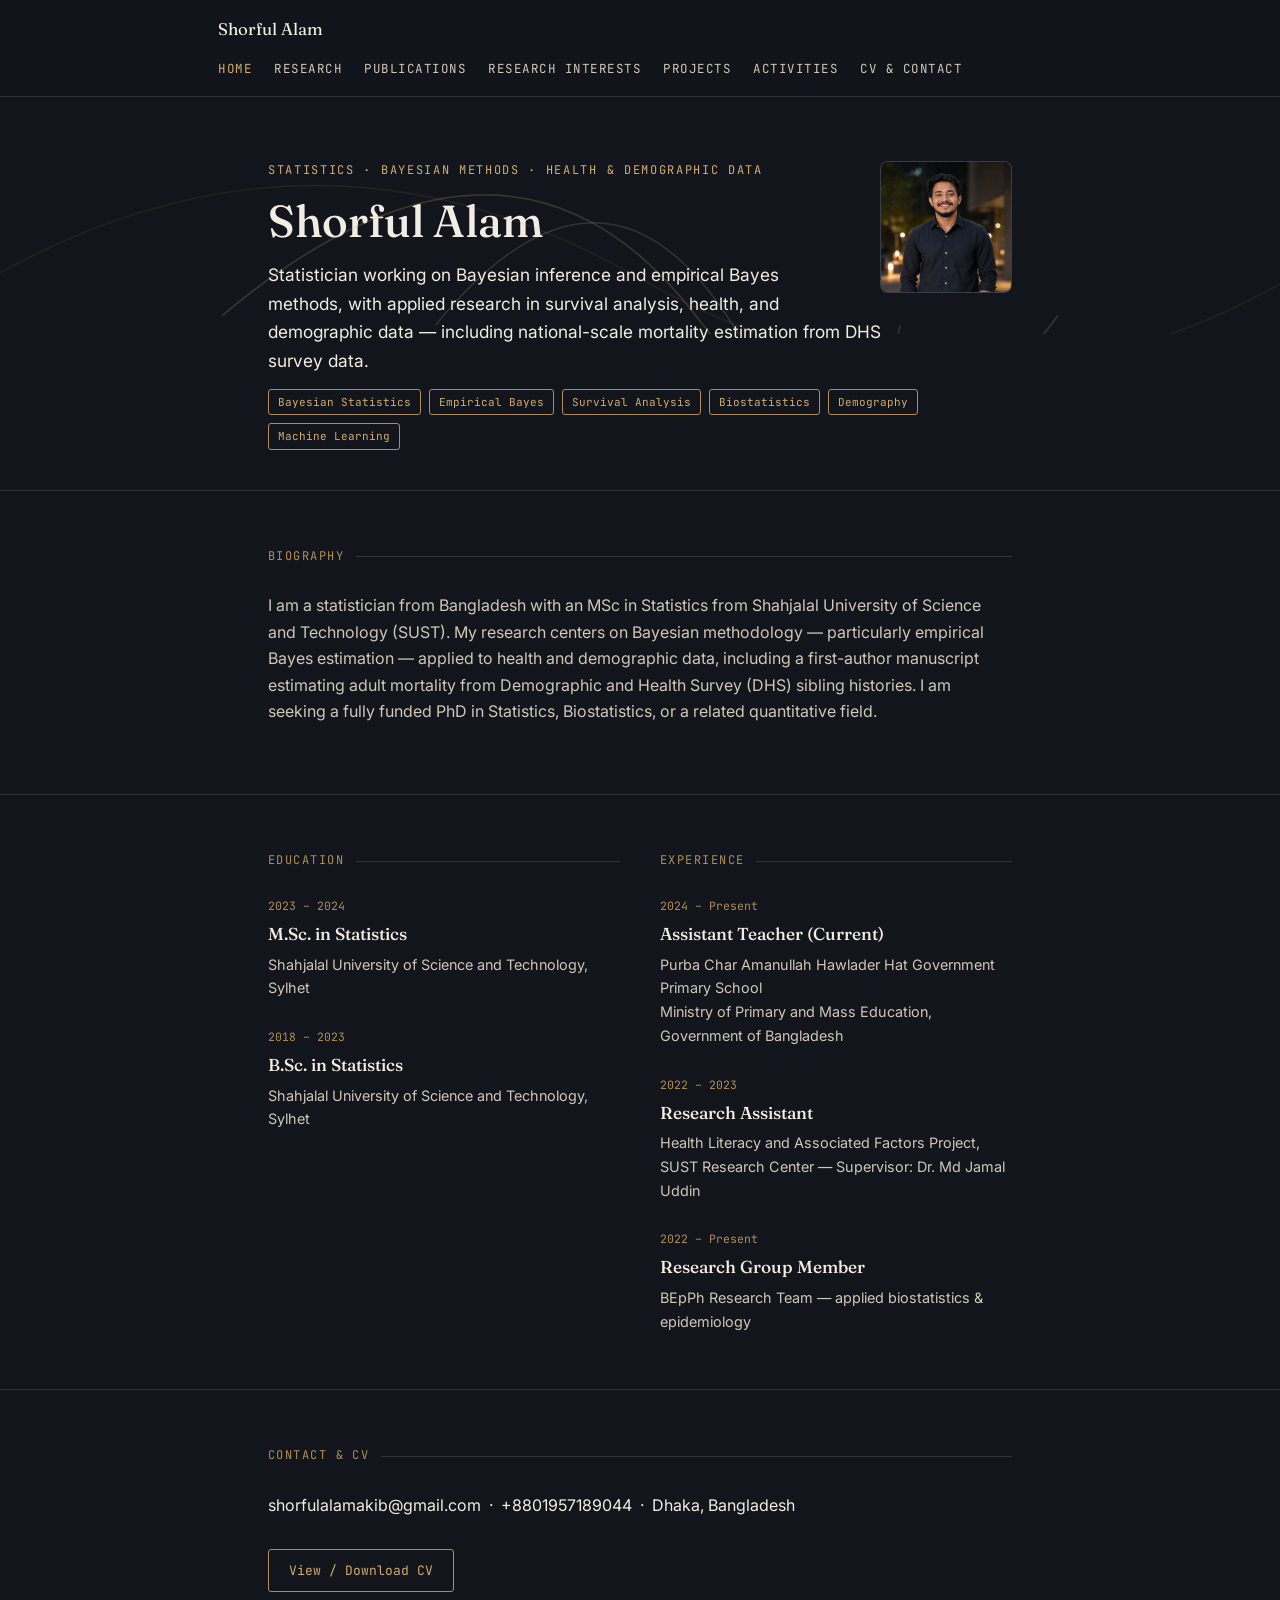
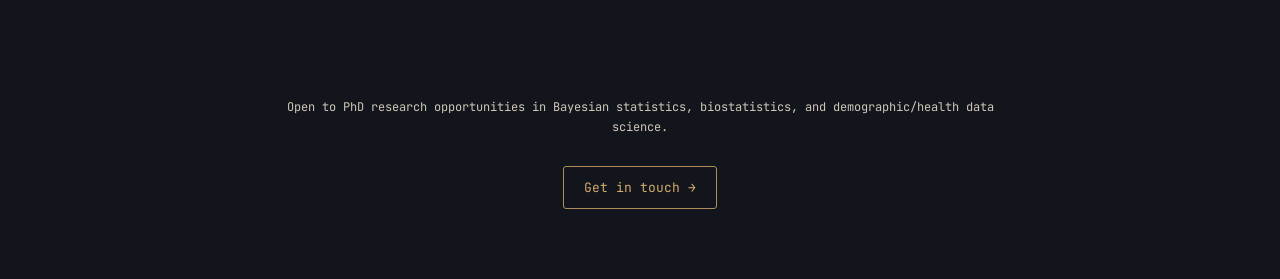
==== index.html @ adbbcbc4 "Update index.html" ====
<!DOCTYPE html>
<html lang="en">
<head>
<title>Home — Shorful Alam</title>
<meta charset="UTF-8">
<meta name="viewport" content="width=device-width, initial-scale=1.0">
<link rel="preconnect" href="https://fonts.googleapis.com">
<link href="https://fonts.googleapis.com/css2?family=Fraunces:opsz,wght@9..144,400;9..144,500;9..144,600&family=Inter:wght@400;500;600&family=JetBrains+Mono:wght@400;500&display=swap" rel="stylesheet">
<link rel="stylesheet" href="style.css">

</head>
<body>
<nav class="topnav">
  <div class="wrap">
    <span class="brand">Shorful Alam</span>
    <ul>
      <li><a href="index.html" class="active">Home</a></li>
      <li><a href="research.html">Research</a></li>
      <li><a href="publications.html">Publications</a></li>
      <li><a href="interests.html">Research Interests</a></li>
      <li><a href="projects.html">Projects</a></li>
      <li><a href="awards.html">Activities</a></li>
      <li><a href="contact.html">CV &amp; Contact</a></li>
    </ul>
  </div>
</nav>


<header class="page-hero">
  <div class="curve-field" aria-hidden="true">
        <svg viewBox="0 0 1400 320"
             xmlns="http://www.w3.org/2000/svg">

            <!-- wide flat prior -->
            <path d="M 0 260 Q 350 60 700 260 T 1400 260"
                  fill="none"
                  stroke="#b08d57"
                  stroke-opacity="0.28"
                  stroke-width="1.5"/>

            <!-- narrower posterior -->
            <path d="M 250 300 Q 560 40 760 300 T 1150 300"
                  fill="none"
                  stroke="#d4ab6e"
                  stroke-opacity="0.5"
                  stroke-width="1.8"/>

            <!-- sharpest posterior -->
            <path d="M 480 310 Q 660 90 800 310 T 980 310"
                  fill="none"
                  stroke="#f2ede4"
                  stroke-opacity="0.35"
                  stroke-width="1.6"/>

        </svg>
    </div>
  <div class="wrap">
    <div class="avatar" style="padding:0; overflow:hidden;"><img src="assets/Portfolio_Image.png" alt="Shorful Alam" style="width:100%; height:100%; object-fit:cover;"></div>
    <span class="eyebrow">Statistics &middot; Bayesian Methods &middot; Health &amp; Demographic Data</span>
    <h1>Shorful Alam</h1>
    <p class="lede plain">Statistician working on Bayesian inference and empirical Bayes methods, with applied research in survival analysis, health, and demographic data — including national-scale mortality estimation from DHS survey data.</p>
    <div class="tag-row">
      <span class="tag">Bayesian Statistics</span>
      <span class="tag">Empirical Bayes</span>
      <span class="tag">Survival Analysis</span>
      <span class="tag">Biostatistics</span>
      <span class="tag">Demography</span>
      <span class="tag">Machine Learning</span>
    </div>
  </div>
</header>

<section>
  <div class="wrap">
    <div class="section-label">Biography</div>
    <p>I am a statistician from Bangladesh with an MSc in Statistics from Shahjalal University of Science and Technology (SUST). My research centers on Bayesian methodology — particularly empirical Bayes estimation — applied to health and demographic data, including a first-author manuscript estimating adult mortality from Demographic and Health Survey (DHS) sibling histories. I am seeking a fully funded PhD in Statistics, Biostatistics, or a related quantitative field.</p>
  </div>
</section>

<section>
  <div class="wrap grid-2">
    <div>
      <div class="section-label">Education</div>
      <div class="entry">
        <div class="when">2023 &ndash; 2024</div>
        <h3>M.Sc. in Statistics</h3>
        <div class="where">Shahjalal University of Science and Technology, Sylhet</div>
      </div>
      <div class="entry">
        <div class="when">2018 &ndash; 2023</div>
        <h3>B.Sc. in Statistics</h3>
        <div class="where">Shahjalal University of Science and Technology, Sylhet</div>
      </div>
    </div>
    <div>
      <div class="section-label">Experience</div>
      <div class="entry">
        <div class="when">2024 &ndash; Present</div>
        <h3>Assistant Teacher (Current)</h3>
        <div class="where">Purba Char Amanullah Hawlader Hat Government Primary School</div>
        <div class="where"> Ministry of Primary and Mass Education, Government of Bangladesh </div>
      </div>
      <div class="entry">
        <div class="when">2022 &ndash; 2023</div>
        <h3>Research Assistant</h3>
        <div class="where">Health Literacy and Associated Factors Project, SUST Research Center &mdash; Supervisor: Dr. Md Jamal Uddin</div>
      </div>
      <div class="entry">
        <div class="when">2022 &ndash; Present</div>
        <h3>Research Group Member</h3>
        <div class="where">BEpPh Research Team &mdash; applied biostatistics &amp; epidemiology</div>
      </div>
    </div>
  </div>
</section>

<section>
  <div class="wrap">
    <div class="section-label">Contact &amp; CV</div>
    <p class="plain">shorfulalamakib@gmail.com &nbsp;&middot;&nbsp; +8801957189044 &nbsp;&middot;&nbsp; Dhaka, Bangladesh</p>
    <a class="btn" href="contact.html" style="margin-top:16px; display:inline-block;">View / Download CV</a>
  </div>
</section>

<footer>
  <div class="wrap">
    <p class="line">Open to PhD research opportunities in Bayesian statistics, biostatistics, and demographic/health data science.</p>
    <a class="btn" href="mailto:shorfulalamakib@gmail.com" style="margin-top:14px; display:inline-block;">Get in touch &rarr;</a>
  </div>
</footer>

</body>
</html>
---- style.css ----
:root {
  --ink: #12161c;
  --ink-soft: #1b212b;
  --parchment: #f2ede4;
  --parchment-dim: #cfc7b8;
  --brass: #b08d57;
  --brass-bright: #d4ab6e;
  --line: rgba(242,237,228,0.14);
  --serif: 'Fraunces', serif;
  --sans: 'Inter', sans-serif;
  --mono: 'JetBrains Mono', monospace;
}
* { box-sizing: border-box; margin: 0; padding: 0; }
body {
  background: var(--ink);
  color: var(--parchment);
  font-family: var(--sans);
  line-height: 1.65;
  -webkit-font-smoothing: antialiased;
}
a { color: var(--brass-bright); text-decoration: none; }
a:hover { text-decoration: underline; }
a:focus-visible, button:focus-visible { outline: 2px solid var(--brass-bright); outline-offset: 3px; }
.wrap { max-width: 800px; margin: 0 auto; padding: 0 28px; }

/* Nav */
nav.topnav {
  border-bottom: 1px solid var(--line);
  position: sticky; top: 0; background: rgba(18,22,28,0.92);
  backdrop-filter: blur(6px); z-index: 10;
}
nav.topnav .wrap { max-width: 900px; display: flex; align-items: center; justify-content: space-between; padding: 16px 28px; flex-wrap: wrap; gap: 10px; }
nav.topnav .brand { font-family: var(--serif); font-size: 1.05rem; color: var(--parchment); }
nav.topnav ul { list-style: none; display: flex; gap: 22px; flex-wrap: wrap; }
nav.topnav a { font-family: var(--mono); font-size: 12.5px; letter-spacing: 0.04em; text-transform: uppercase; color: var(--parchment-dim); }
nav.topnav a:hover, nav.topnav a.active { color: var(--brass-bright); text-decoration: none; }

/* Page header */
.page-hero {
    position: relative;
    overflow: hidden;
    padding: 64px 0 40px;
    border-bottom: 1px solid var(--line);
}
/* Signature curve backdrop */
.curve-field{
    position:absolute;
    inset:0;
    overflow:hidden;
    pointer-events:none;
}

.curve-field svg{
    position:absolute;
    top:-60px;
    left:50%;
    transform:translateX(-50%);
    width:1300px;
    max-width:none;
    opacity:.40;
}
.eyebrow { font-family: var(--mono); font-size: 12px; letter-spacing: 0.14em; text-transform: uppercase; color: var(--brass-bright); margin-bottom: 16px; display: block; }
h1 { font-family: var(--serif); font-weight: 500; font-size: clamp(2rem, 5vw, 2.8rem); line-height: 1.08; }
.lede { margin-top: 16px; font-size: 1.08rem; color: var(--parchment-dim); max-width: 60ch; }

section { padding: 56px 0; border-bottom: 1px solid var(--line); }
section:last-of-type { border-bottom: none; }
.section-label { font-family: var(--mono); font-size: 12px; letter-spacing: 0.12em; text-transform: uppercase; color: var(--brass); margin-bottom: 26px; display: flex; align-items: center; gap: 12px; }
.section-label::after { content: ''; flex: 1; height: 1px; background: var(--line); }
h2.title { font-family: var(--serif); font-size: 1.4rem; font-weight: 500; margin-bottom: 8px; }
p { margin-bottom: 14px; color: var(--parchment-dim); }
p.plain { color: var(--parchment); }

/* Cards / entries */
.entry { margin-bottom: 28px; }
.entry:last-child { margin-bottom: 0; }
.entry .when { font-family: var(--mono); font-size: 11.5px; color: var(--brass); margin-bottom: 4px; }
.entry h3 { font-family: var(--serif); font-size: 1.08rem; font-weight: 500; color: var(--parchment); margin-bottom: 4px;}
.entry .where { font-size: 0.9rem; color: var(--parchment-dim); }

.pub { padding: 22px 0; border-top: 1px solid var(--line); display: grid; grid-template-columns: 40px 1fr; gap: 18px; }
.pub:first-of-type { border-top: none; }
.pub-tag { font-family: var(--mono); font-size: 11px; color: var(--brass); padding-top: 4px; }
.pub h3 { font-family: var(--serif); font-weight: 500; font-size: 1.05rem; color: var(--parchment); margin-bottom: 6px; }
.pub .meta { font-size: 0.87rem; color: var(--parchment-dim); }
.status { display: inline-block; font-family: var(--mono); font-size: 10.5px; letter-spacing: 0.06em; text-transform: uppercase; color: var(--ink); background: var(--brass-bright); padding: 2px 8px; border-radius: 2px; margin-top: 8px; }
.status.outline { background: transparent; color: var(--brass-bright); border: 1px solid var(--brass); }

.grid-2 { display: grid; grid-template-columns: 1fr 1fr; gap: 40px; }
@media (max-width: 640px) { .grid-2 { grid-template-columns: 1fr; } }

.tag-row { display: flex; flex-wrap: wrap; gap: 8px; margin-top: 10px; }
.tag { font-family: var(--mono); font-size: 11px; color: var(--brass-bright); border: 1px solid var(--brass); padding: 3px 9px; border-radius: 3px; }

.btn { display: inline-block; font-family: var(--mono); font-size: 13px; color: var(--brass-bright); border: 1px solid var(--brass); padding: 10px 20px; border-radius: 3px; }
.btn:hover { background: var(--brass); color: var(--ink); text-decoration: none; }

.avatar {
  width: 132px;
  height: 132px;
  float: right;
  margin-left: 26px;
  border-radius: 8px;
  overflow: hidden;
  border: 1px solid var(--line);
  background: var(--ink-soft);
}

.avatar img {
  width: 100%;
  height: 100%;
  object-fit: cover;
  display: block;
}
footer { padding: 50px 0 70px; text-align: center; }
footer .line { font-family: var(--mono); font-size: 12px; color: var(--parchment-dim); }

@media (prefers-reduced-motion: reduce) { * { animation: none !important; transition: none !important; } }
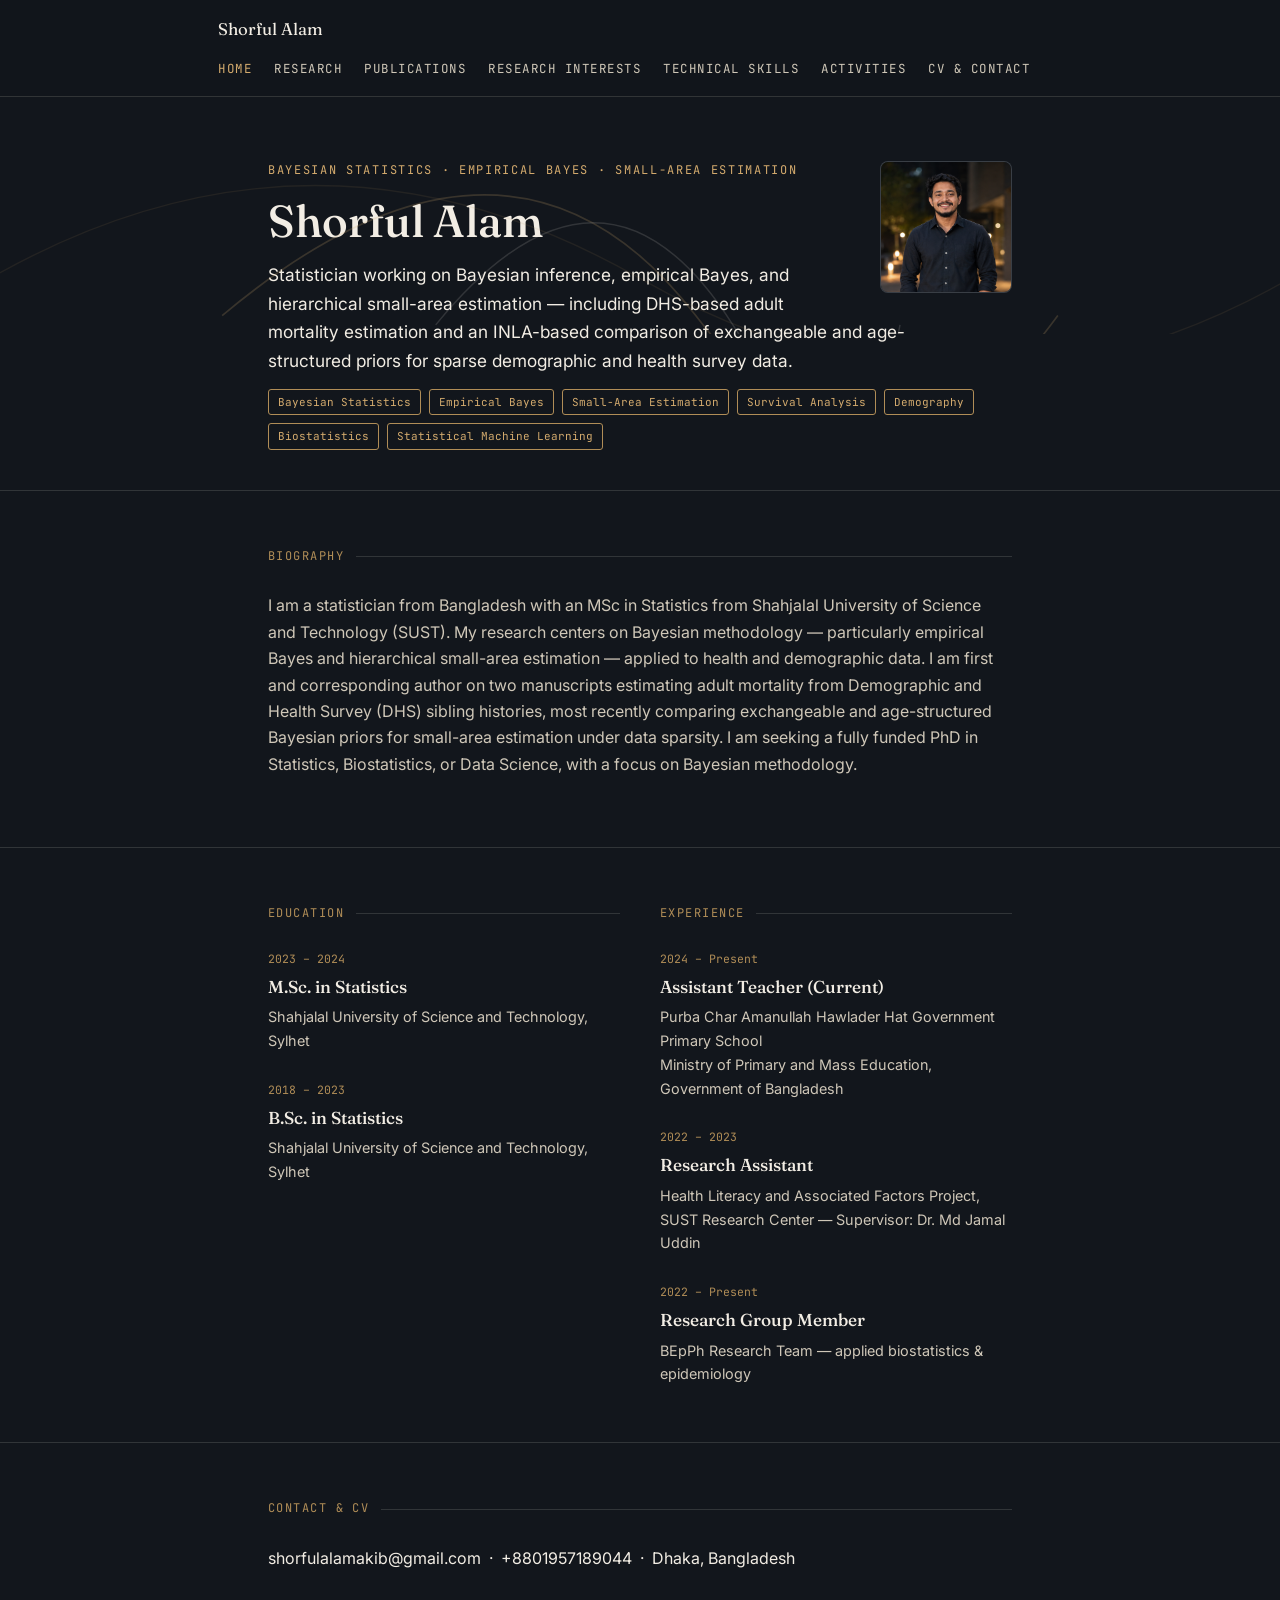
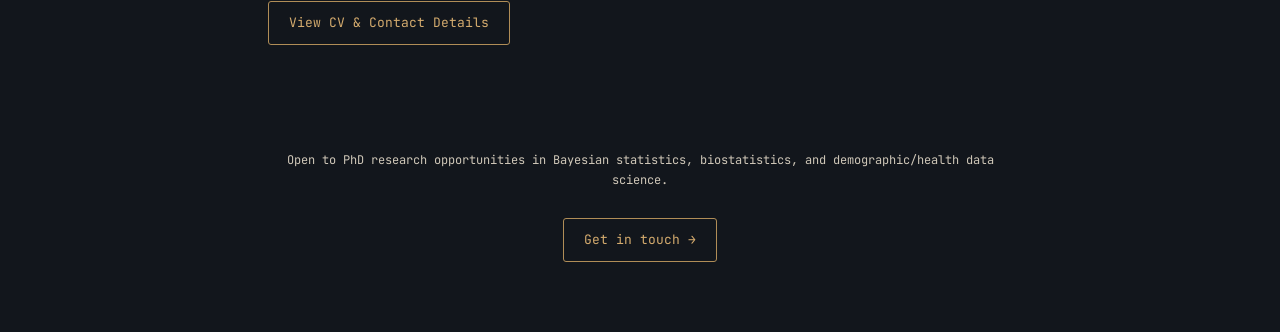
==== commit 2ad5f788: "Update index.html" ====
--- a/index.html
+++ b/index.html
@@ -7,7 +7,6 @@
 <link rel="preconnect" href="https://fonts.googleapis.com">
 <link href="https://fonts.googleapis.com/css2?family=Fraunces:opsz,wght@9..144,400;9..144,500;9..144,600&family=Inter:wght@400;500;600&family=JetBrains+Mono:wght@400;500&display=swap" rel="stylesheet">
 <link rel="stylesheet" href="style.css">
-
 </head>
 <body>
 <nav class="topnav">
@@ -18,54 +17,34 @@
       <li><a href="research.html">Research</a></li>
       <li><a href="publications.html">Publications</a></li>
       <li><a href="interests.html">Research Interests</a></li>
-      <li><a href="projects.html">Projects</a></li>
+      <li><a href="projects.html">Technical Skills</a></li>
       <li><a href="awards.html">Activities</a></li>
       <li><a href="contact.html">CV &amp; Contact</a></li>
     </ul>
   </div>
 </nav>
 
-
 <header class="page-hero">
   <div class="curve-field" aria-hidden="true">
-        <svg viewBox="0 0 1400 320"
-             xmlns="http://www.w3.org/2000/svg">
-
-            <!-- wide flat prior -->
-            <path d="M 0 260 Q 350 60 700 260 T 1400 260"
-                  fill="none"
-                  stroke="#b08d57"
-                  stroke-opacity="0.28"
-                  stroke-width="1.5"/>
-
-            <!-- narrower posterior -->
-            <path d="M 250 300 Q 560 40 760 300 T 1150 300"
-                  fill="none"
-                  stroke="#d4ab6e"
-                  stroke-opacity="0.5"
-                  stroke-width="1.8"/>
-
-            <!-- sharpest posterior -->
-            <path d="M 480 310 Q 660 90 800 310 T 980 310"
-                  fill="none"
-                  stroke="#f2ede4"
-                  stroke-opacity="0.35"
-                  stroke-width="1.6"/>
-
+        <svg viewBox="0 0 1400 320" xmlns="http://www.w3.org/2000/svg">
+            <path d="M 0 260 Q 350 60 700 260 T 1400 260" fill="none" stroke="#b08d57" stroke-opacity="0.28" stroke-width="1.5"/>
+            <path d="M 250 300 Q 560 40 760 300 T 1150 300" fill="none" stroke="#d4ab6e" stroke-opacity="0.5" stroke-width="1.8"/>
+            <path d="M 480 310 Q 660 90 800 310 T 980 310" fill="none" stroke="#f2ede4" stroke-opacity="0.35" stroke-width="1.6"/>
         </svg>
     </div>
   <div class="wrap">
     <div class="avatar" style="padding:0; overflow:hidden;"><img src="assets/Portfolio_Image.png" alt="Shorful Alam" style="width:100%; height:100%; object-fit:cover;"></div>
-    <span class="eyebrow">Statistics &middot; Bayesian Methods &middot; Health &amp; Demographic Data</span>
+    <span class="eyebrow">Bayesian Statistics &middot; Empirical Bayes &middot; Small-Area Estimation</span>
     <h1>Shorful Alam</h1>
-    <p class="lede plain">Statistician working on Bayesian inference and empirical Bayes methods, with applied research in survival analysis, health, and demographic data — including national-scale mortality estimation from DHS survey data.</p>
+    <p class="lede plain">Statistician working on Bayesian inference, empirical Bayes, and hierarchical small-area estimation &mdash; including DHS-based adult mortality estimation and an INLA-based comparison of exchangeable and age-structured priors for sparse demographic and health survey data.</p>
     <div class="tag-row">
       <span class="tag">Bayesian Statistics</span>
       <span class="tag">Empirical Bayes</span>
+      <span class="tag">Small-Area Estimation</span>
       <span class="tag">Survival Analysis</span>
+      <span class="tag">Demography</span>
       <span class="tag">Biostatistics</span>
-      <span class="tag">Demography</span>
-      <span class="tag">Machine Learning</span>
+      <span class="tag">Statistical Machine Learning</span>
     </div>
   </div>
 </header>
@@ -73,7 +52,7 @@
 <section>
   <div class="wrap">
     <div class="section-label">Biography</div>
-    <p>I am a statistician from Bangladesh with an MSc in Statistics from Shahjalal University of Science and Technology (SUST). My research centers on Bayesian methodology — particularly empirical Bayes estimation — applied to health and demographic data, including a first-author manuscript estimating adult mortality from Demographic and Health Survey (DHS) sibling histories. I am seeking a fully funded PhD in Statistics, Biostatistics, or a related quantitative field.</p>
+    <p>I am a statistician from Bangladesh with an MSc in Statistics from Shahjalal University of Science and Technology (SUST). My research centers on Bayesian methodology &mdash; particularly empirical Bayes and hierarchical small-area estimation &mdash; applied to health and demographic data. I am first and corresponding author on two manuscripts estimating adult mortality from Demographic and Health Survey (DHS) sibling histories, most recently comparing exchangeable and age-structured Bayesian priors for small-area estimation under data sparsity. I am seeking a fully funded PhD in Statistics, Biostatistics, or Data Science, with a focus on Bayesian methodology.</p>
   </div>
 </section>
 
@@ -118,7 +97,7 @@
   <div class="wrap">
     <div class="section-label">Contact &amp; CV</div>
     <p class="plain">shorfulalamakib@gmail.com &nbsp;&middot;&nbsp; +8801957189044 &nbsp;&middot;&nbsp; Dhaka, Bangladesh</p>
-    <a class="btn" href="contact.html" style="margin-top:16px; display:inline-block;">View / Download CV</a>
+    <a class="btn" href="contact.html" style="margin-top:16px; display:inline-block;">View CV &amp; Contact Details</a>
   </div>
 </section>
 
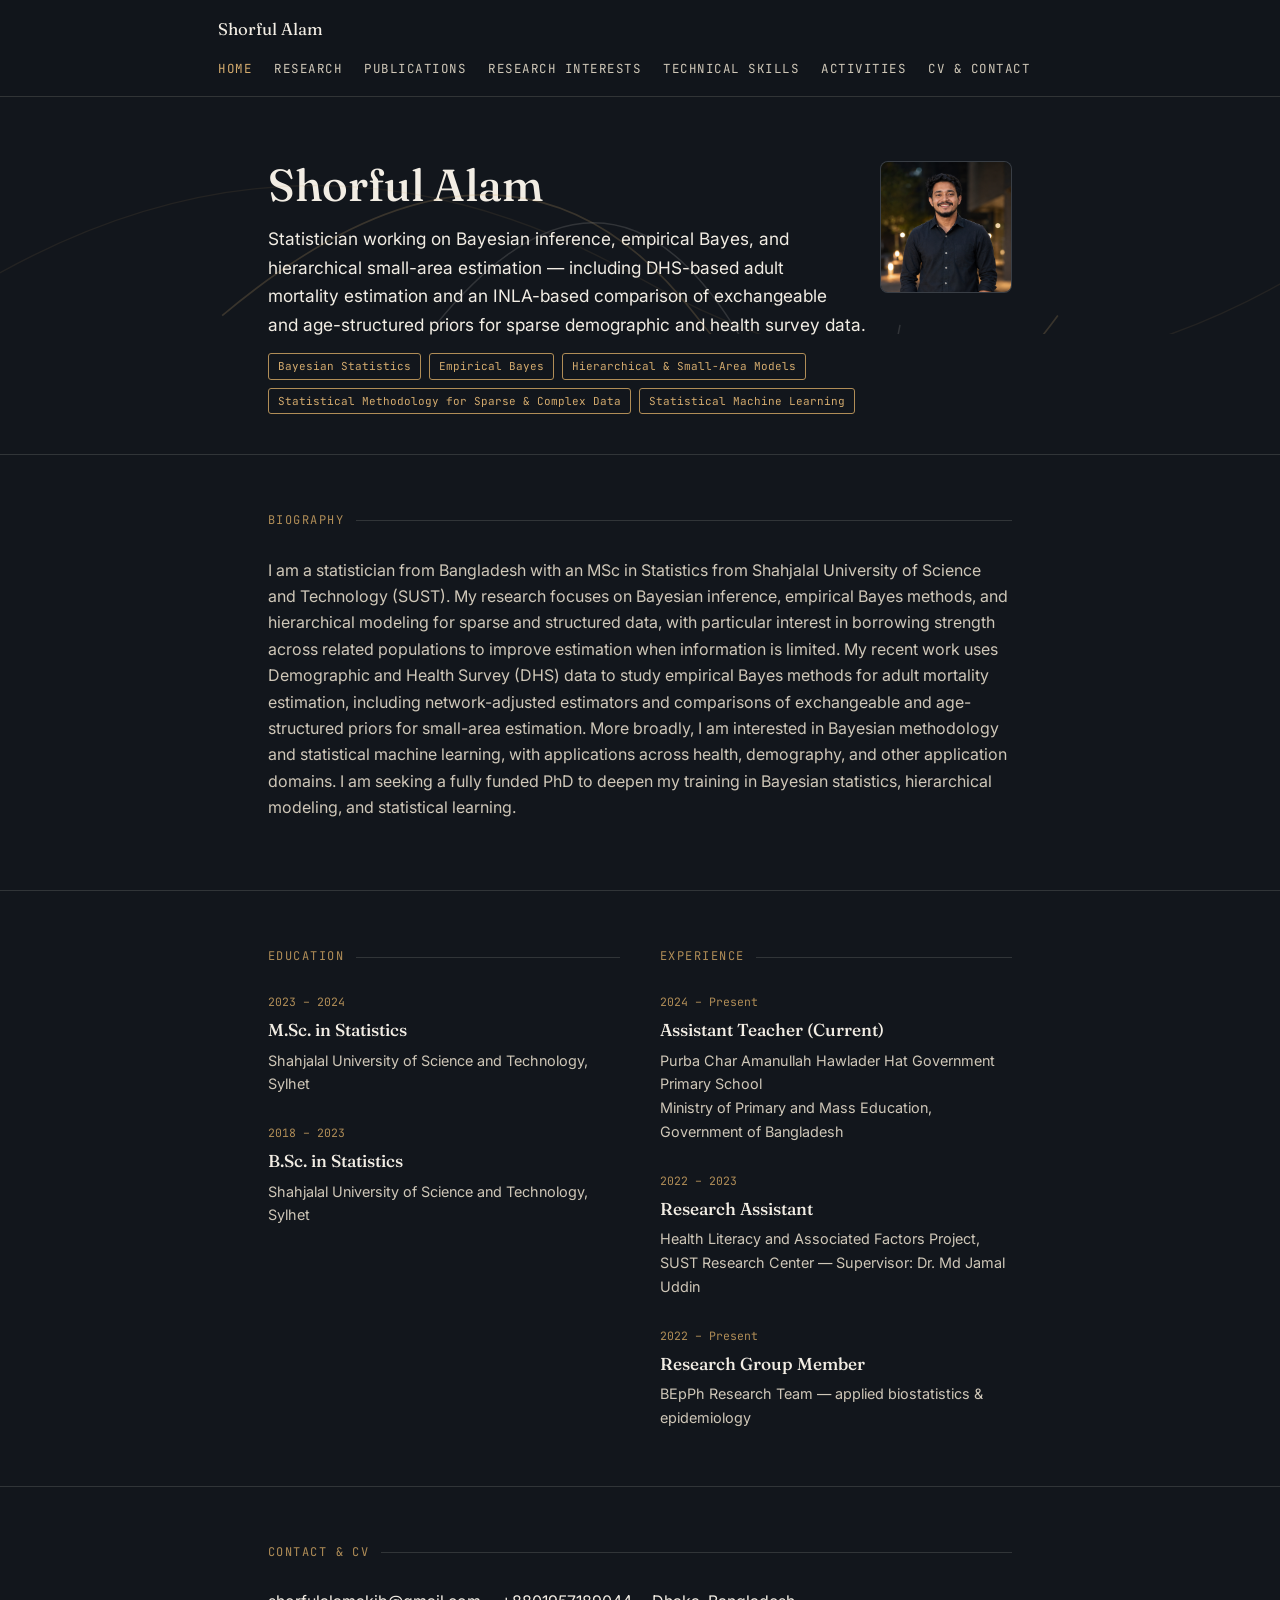
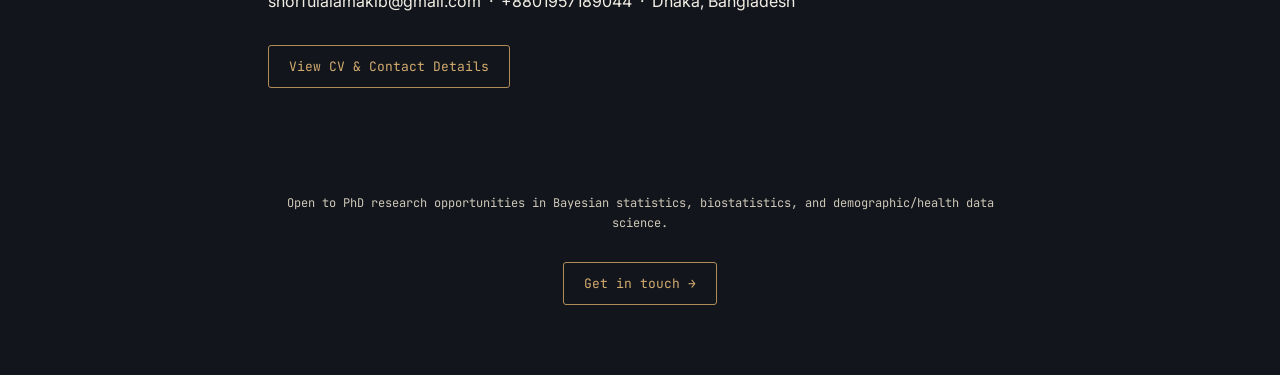
==== commit cc3a3a5a: "Update index.html" ====
--- a/index.html
+++ b/index.html
@@ -34,16 +34,13 @@
     </div>
   <div class="wrap">
     <div class="avatar" style="padding:0; overflow:hidden;"><img src="assets/Portfolio_Image.png" alt="Shorful Alam" style="width:100%; height:100%; object-fit:cover;"></div>
-    <span class="eyebrow">Bayesian Statistics &middot; Empirical Bayes &middot; Small-Area Estimation</span>
     <h1>Shorful Alam</h1>
     <p class="lede plain">Statistician working on Bayesian inference, empirical Bayes, and hierarchical small-area estimation &mdash; including DHS-based adult mortality estimation and an INLA-based comparison of exchangeable and age-structured priors for sparse demographic and health survey data.</p>
     <div class="tag-row">
       <span class="tag">Bayesian Statistics</span>
       <span class="tag">Empirical Bayes</span>
-      <span class="tag">Small-Area Estimation</span>
-      <span class="tag">Survival Analysis</span>
-      <span class="tag">Demography</span>
-      <span class="tag">Biostatistics</span>
+      <span class="tag">Hierarchical & Small-Area Models</span>
+      <span class="tag">Statistical Methodology for Sparse & Complex Data</span>
       <span class="tag">Statistical Machine Learning</span>
     </div>
   </div>
@@ -52,7 +49,11 @@
 <section>
   <div class="wrap">
     <div class="section-label">Biography</div>
-    <p>I am a statistician from Bangladesh with an MSc in Statistics from Shahjalal University of Science and Technology (SUST). My research centers on Bayesian methodology &mdash; particularly empirical Bayes and hierarchical small-area estimation &mdash; applied to health and demographic data. I am first and corresponding author on two manuscripts estimating adult mortality from Demographic and Health Survey (DHS) sibling histories, most recently comparing exchangeable and age-structured Bayesian priors for small-area estimation under data sparsity. I am seeking a fully funded PhD in Statistics, Biostatistics, or Data Science, with a focus on Bayesian methodology.</p>
+    <p>I am a statistician from Bangladesh with an MSc in Statistics from Shahjalal University of Science and Technology (SUST). My research focuses on Bayesian inference, empirical Bayes methods, and hierarchical modeling for sparse and structured data, with particular interest in borrowing strength across related populations to improve estimation when information is limited.
+
+       My recent work uses Demographic and Health Survey (DHS) data to study empirical Bayes methods for adult mortality estimation, including network-adjusted estimators and comparisons of exchangeable and age-structured priors for small-area estimation. More broadly, I am interested in Bayesian methodology and statistical machine learning, with applications across health, demography, and other application domains.
+
+       I am seeking a fully funded PhD to deepen my training in Bayesian statistics, hierarchical modeling, and statistical learning.</p>
   </div>
 </section>
 
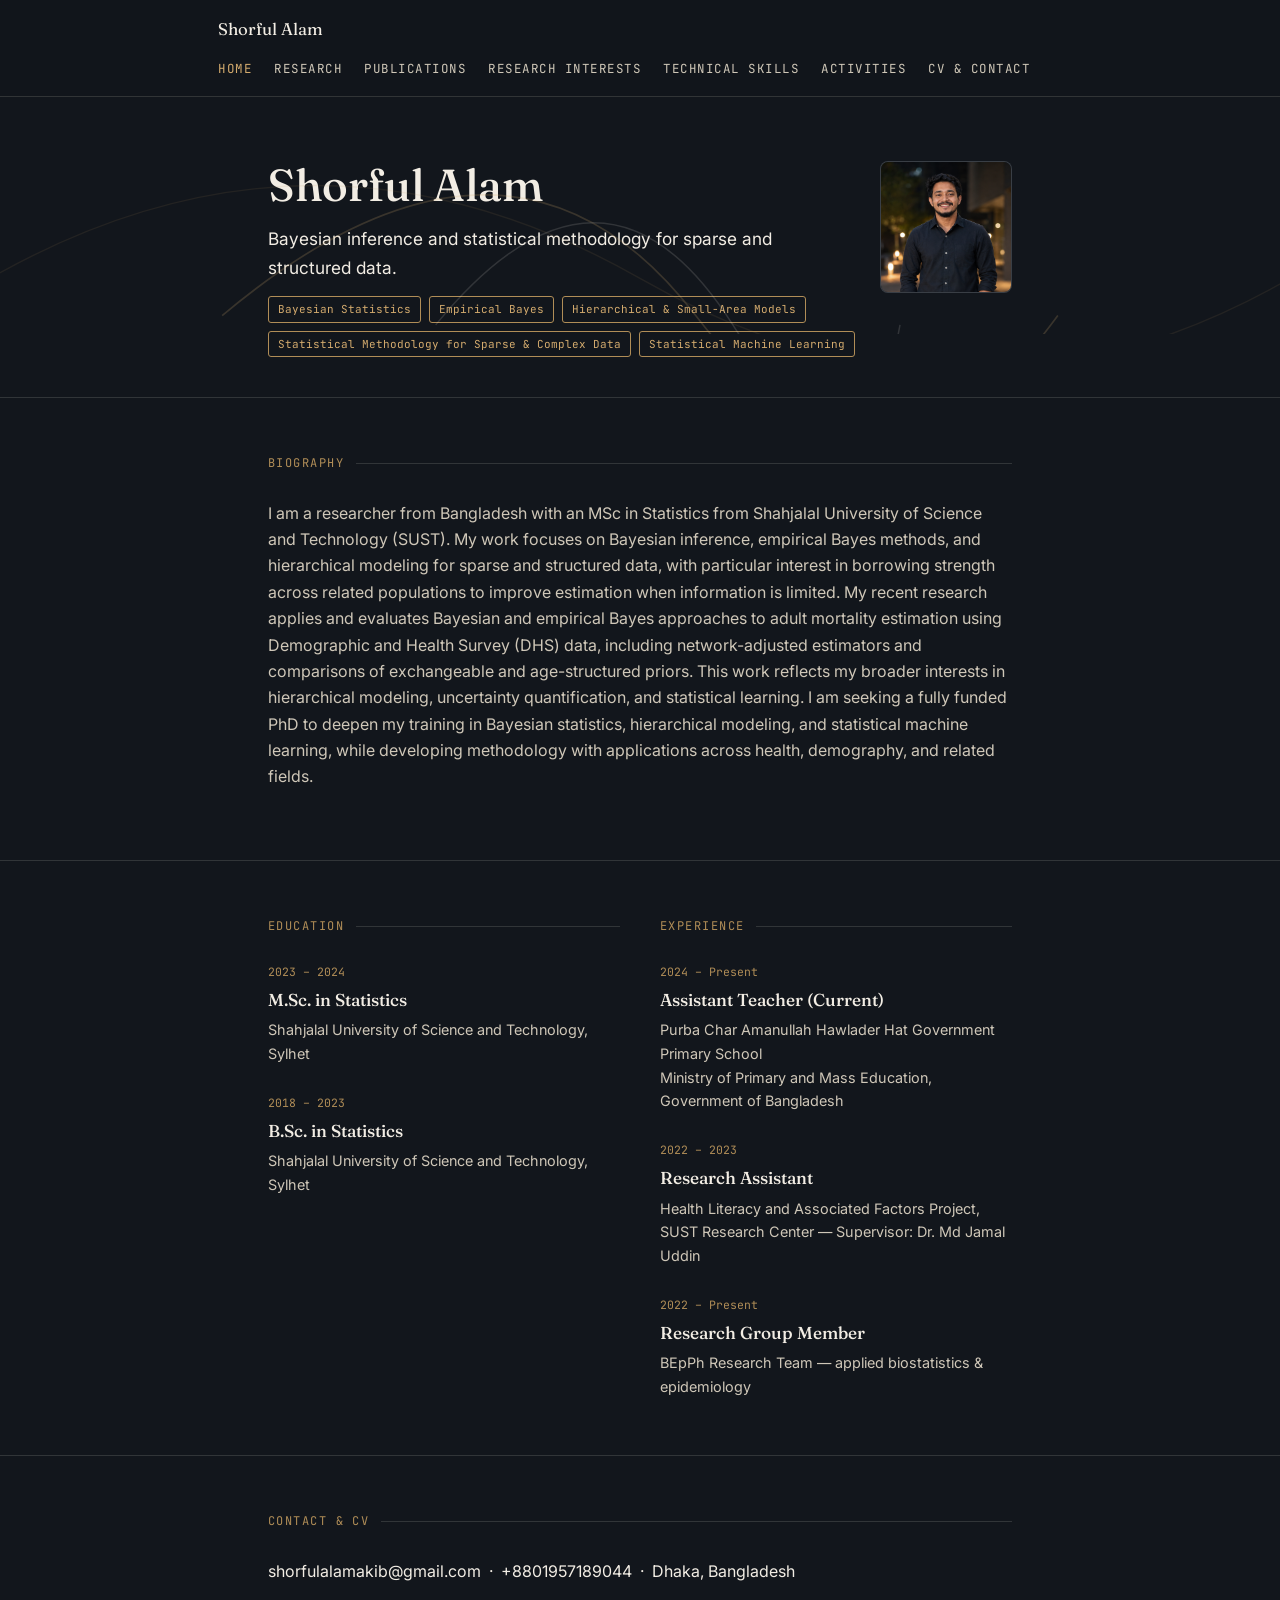
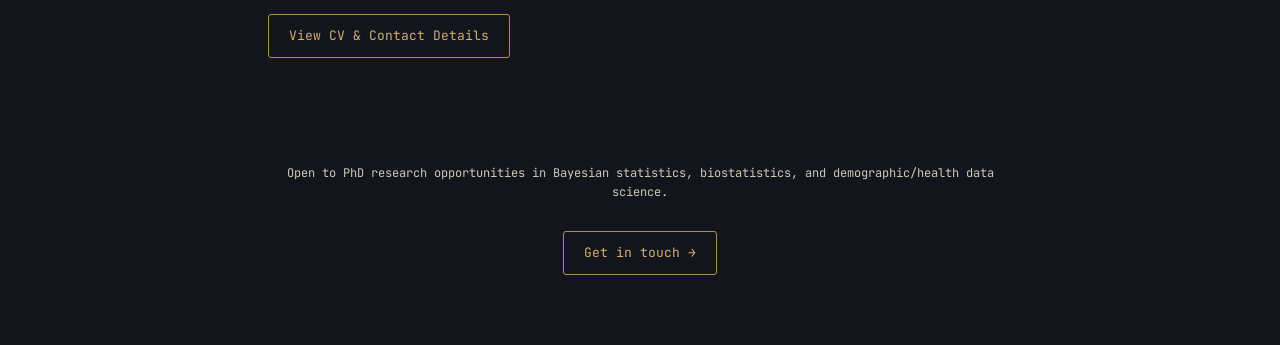
==== commit 7553ac91: "Update index.html" ====
--- a/index.html
+++ b/index.html
@@ -35,7 +35,7 @@
   <div class="wrap">
     <div class="avatar" style="padding:0; overflow:hidden;"><img src="assets/Portfolio_Image.png" alt="Shorful Alam" style="width:100%; height:100%; object-fit:cover;"></div>
     <h1>Shorful Alam</h1>
-    <p class="lede plain">Statistician working on Bayesian inference, empirical Bayes, and hierarchical small-area estimation &mdash; including DHS-based adult mortality estimation and an INLA-based comparison of exchangeable and age-structured priors for sparse demographic and health survey data.</p>
+    <p class="lede plain">Bayesian inference and statistical methodology for sparse and structured data.</p>
     <div class="tag-row">
       <span class="tag">Bayesian Statistics</span>
       <span class="tag">Empirical Bayes</span>
@@ -49,11 +49,11 @@
 <section>
   <div class="wrap">
     <div class="section-label">Biography</div>
-    <p>I am a statistician from Bangladesh with an MSc in Statistics from Shahjalal University of Science and Technology (SUST). My research focuses on Bayesian inference, empirical Bayes methods, and hierarchical modeling for sparse and structured data, with particular interest in borrowing strength across related populations to improve estimation when information is limited.
+    <p>I am a researcher from Bangladesh with an MSc in Statistics from Shahjalal University of Science and Technology (SUST). My work focuses on Bayesian inference, empirical Bayes methods, and hierarchical modeling for sparse and structured data, with particular interest in borrowing strength across related populations to improve estimation when information is limited.
 
-       My recent work uses Demographic and Health Survey (DHS) data to study empirical Bayes methods for adult mortality estimation, including network-adjusted estimators and comparisons of exchangeable and age-structured priors for small-area estimation. More broadly, I am interested in Bayesian methodology and statistical machine learning, with applications across health, demography, and other application domains.
+       My recent research applies and evaluates Bayesian and empirical Bayes approaches to adult mortality estimation using Demographic and Health Survey (DHS) data, including network-adjusted estimators and comparisons of exchangeable and age-structured priors. This work reflects my broader interests in hierarchical modeling, uncertainty quantification, and statistical learning.
 
-       I am seeking a fully funded PhD to deepen my training in Bayesian statistics, hierarchical modeling, and statistical learning.</p>
+       I am seeking a fully funded PhD to deepen my training in Bayesian statistics, hierarchical modeling, and statistical machine learning, while developing methodology with applications across health, demography, and related fields.</p>
   </div>
 </section>
 
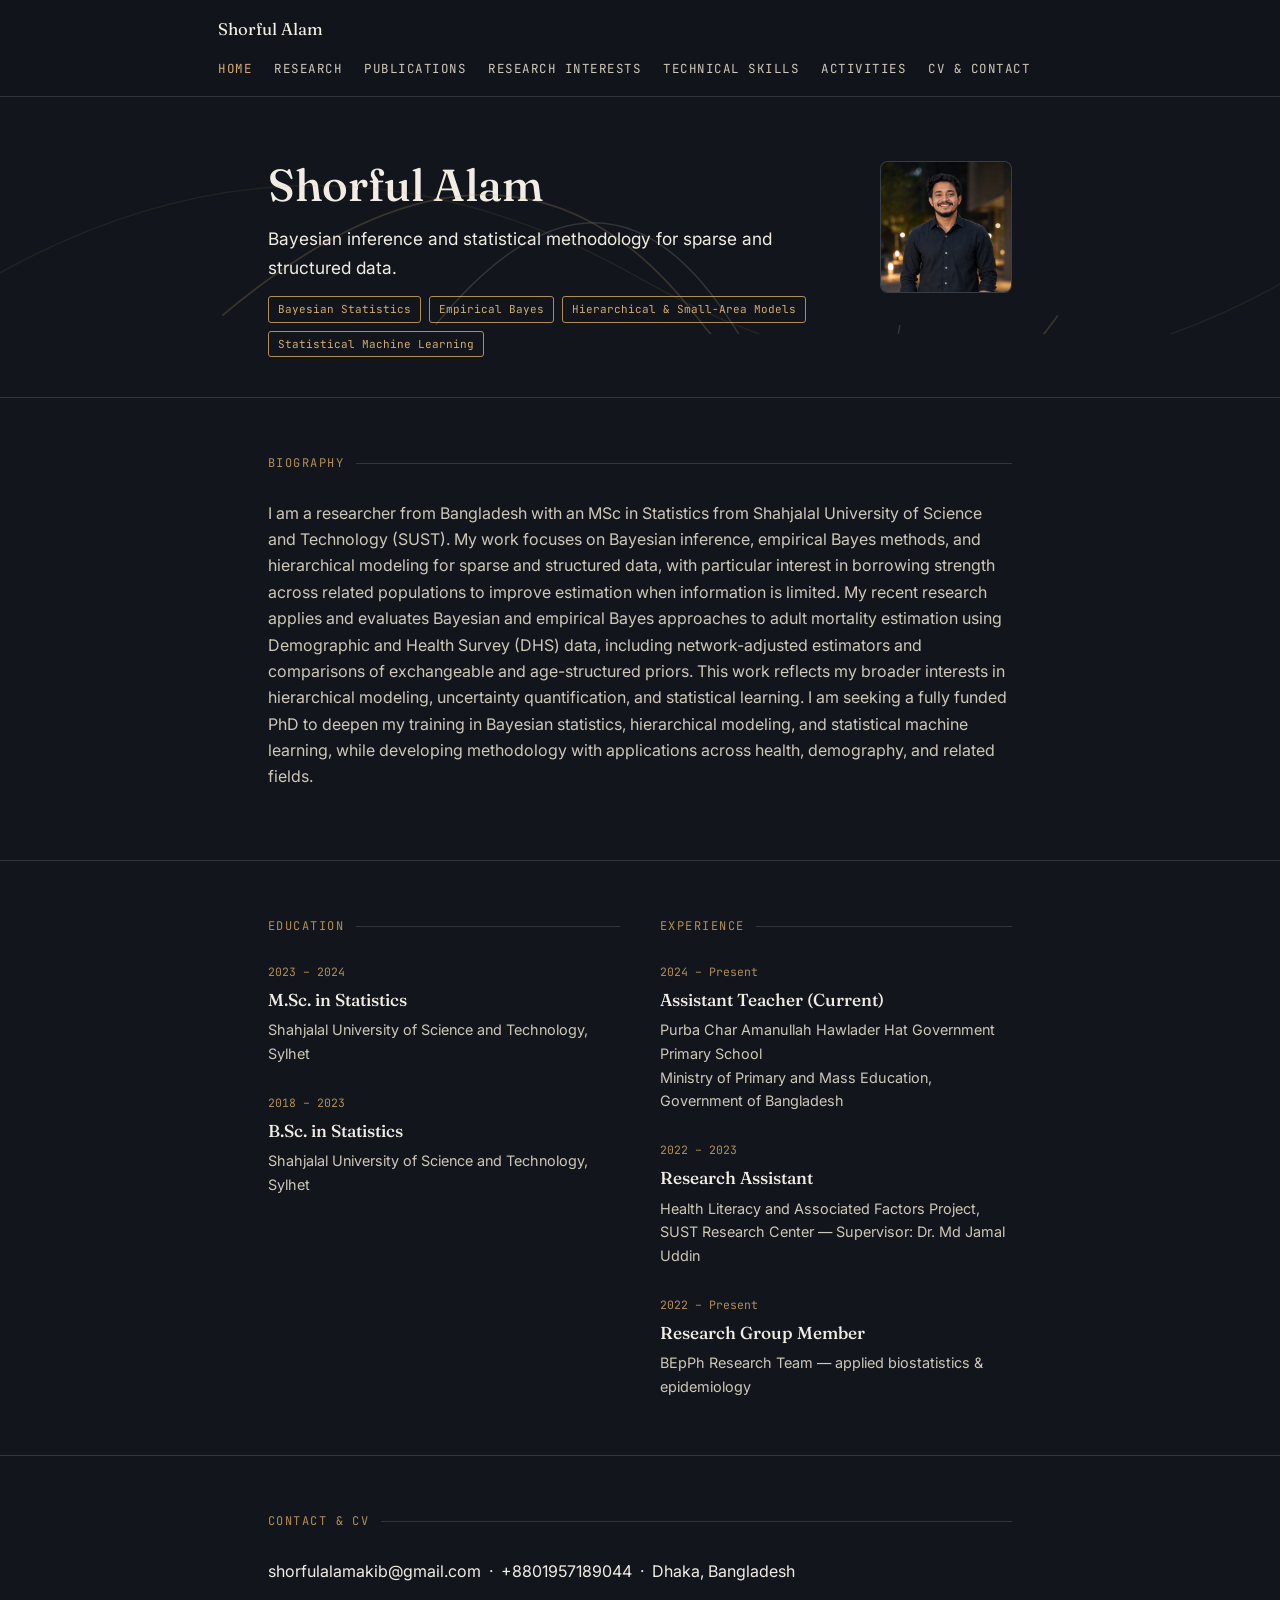
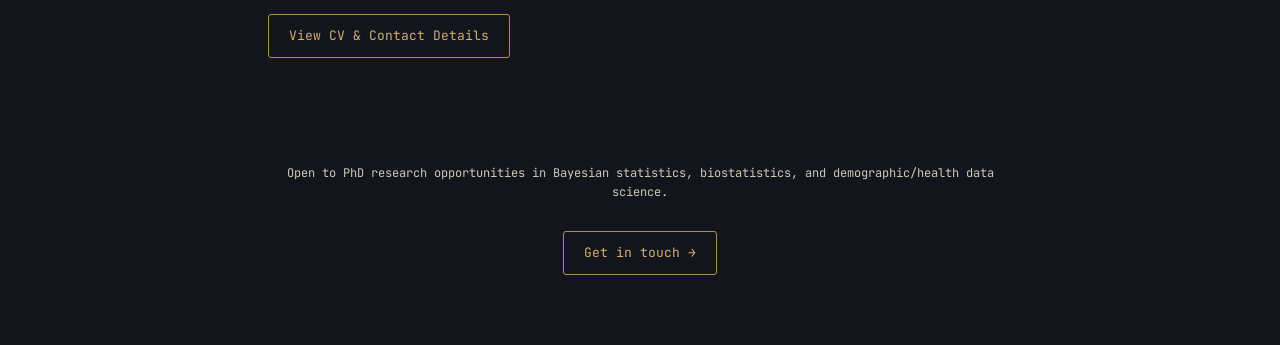
==== commit c4bdc2bd: "Update index.html" ====
--- a/index.html
+++ b/index.html
@@ -40,7 +40,6 @@
       <span class="tag">Bayesian Statistics</span>
       <span class="tag">Empirical Bayes</span>
       <span class="tag">Hierarchical & Small-Area Models</span>
-      <span class="tag">Statistical Methodology for Sparse & Complex Data</span>
       <span class="tag">Statistical Machine Learning</span>
     </div>
   </div>
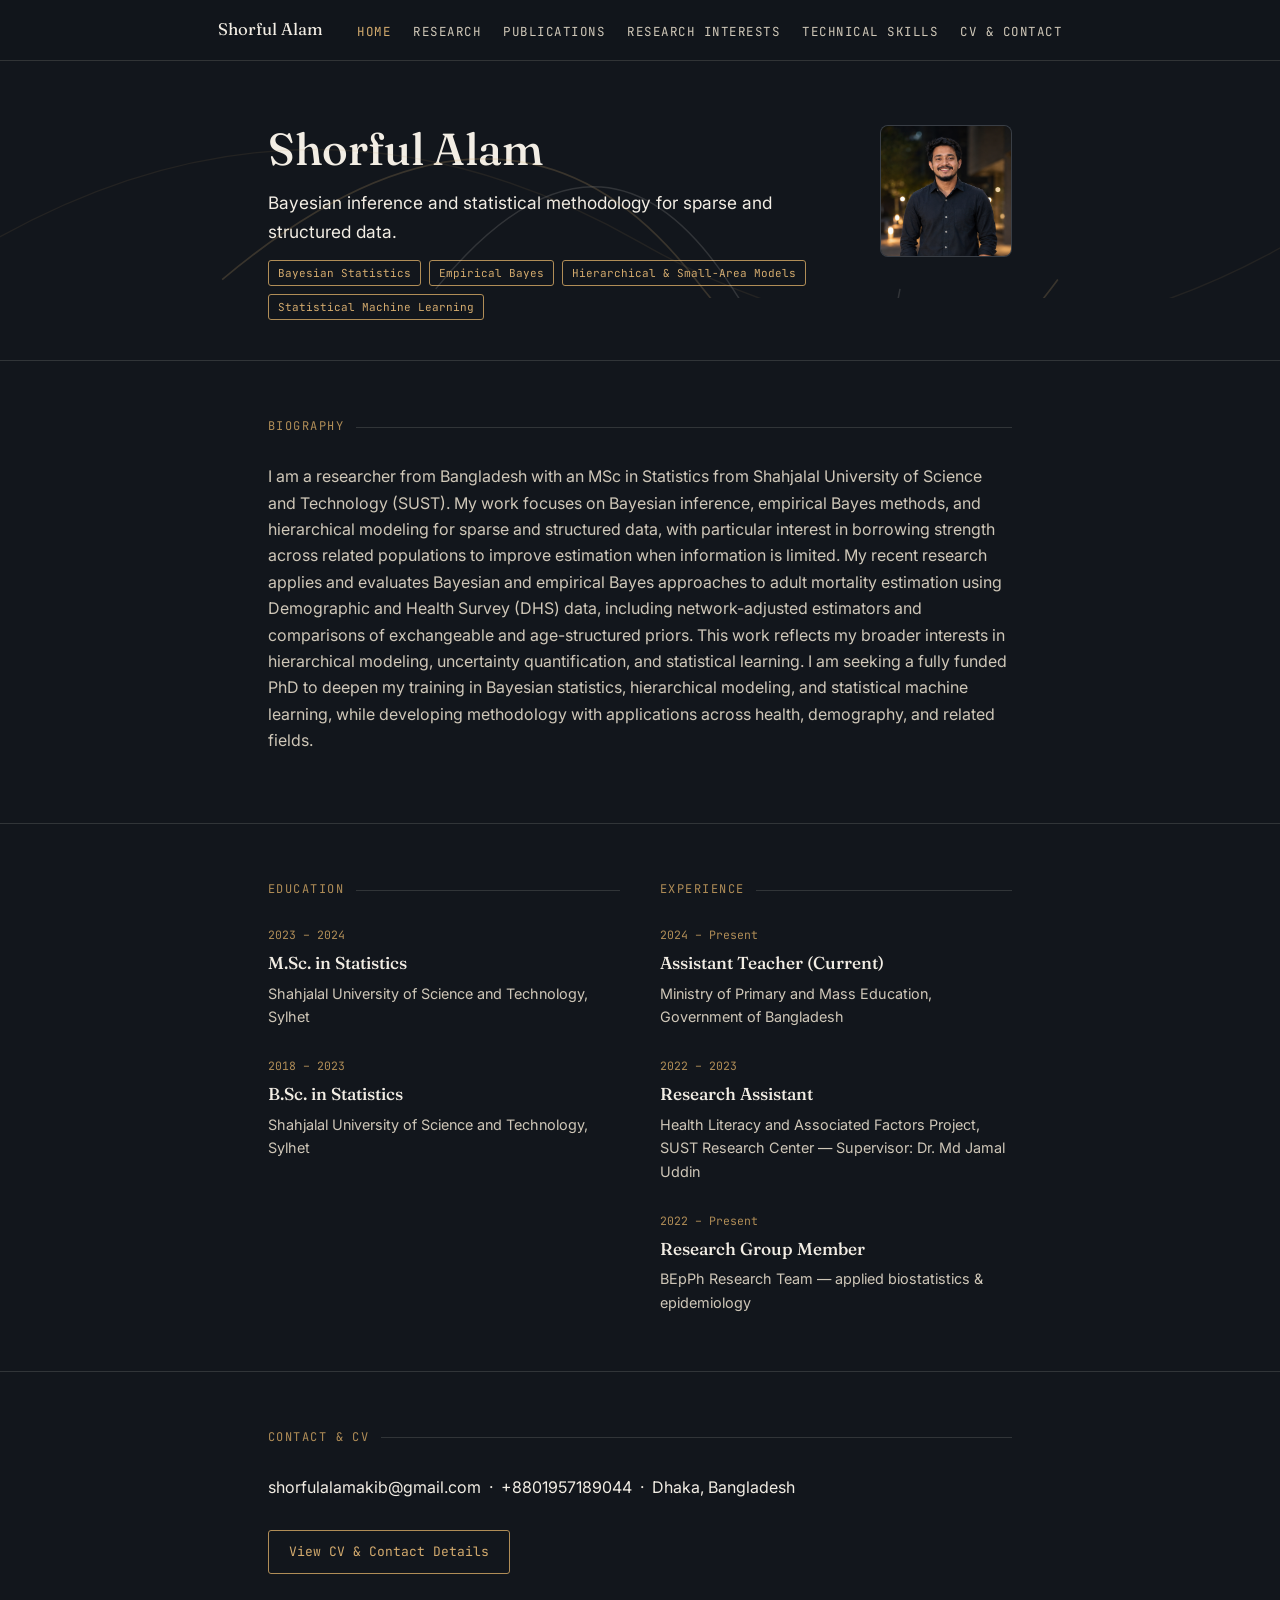
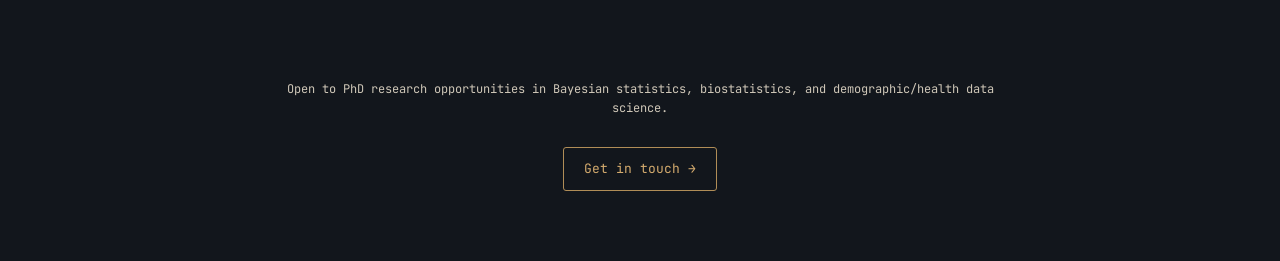
==== commit b9118fcd: "Update index.html" ====
--- a/index.html
+++ b/index.html
@@ -18,7 +18,6 @@
       <li><a href="publications.html">Publications</a></li>
       <li><a href="interests.html">Research Interests</a></li>
       <li><a href="projects.html">Technical Skills</a></li>
-      <li><a href="awards.html">Activities</a></li>
       <li><a href="contact.html">CV &amp; Contact</a></li>
     </ul>
   </div>
@@ -76,7 +75,6 @@
       <div class="entry">
         <div class="when">2024 &ndash; Present</div>
         <h3>Assistant Teacher (Current)</h3>
-        <div class="where">Purba Char Amanullah Hawlader Hat Government Primary School</div>
         <div class="where"> Ministry of Primary and Mass Education, Government of Bangladesh </div>
       </div>
       <div class="entry">
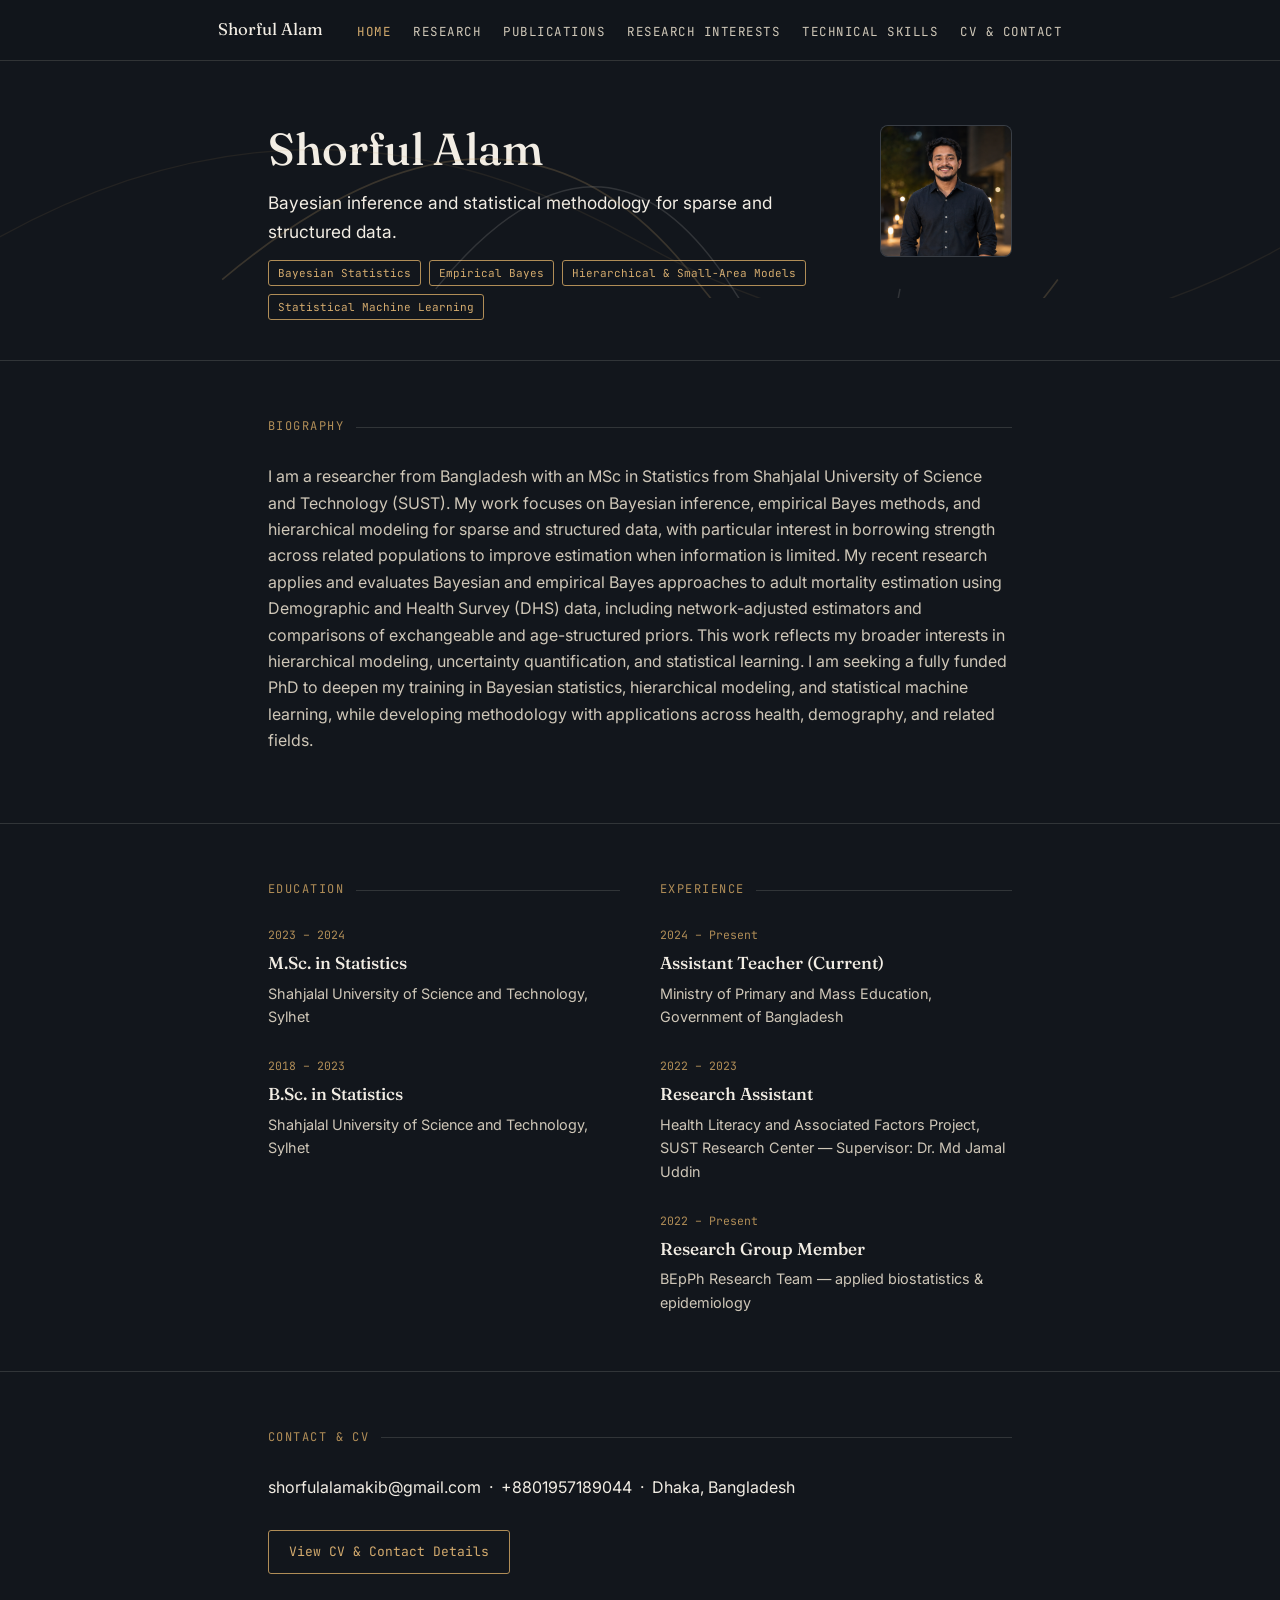
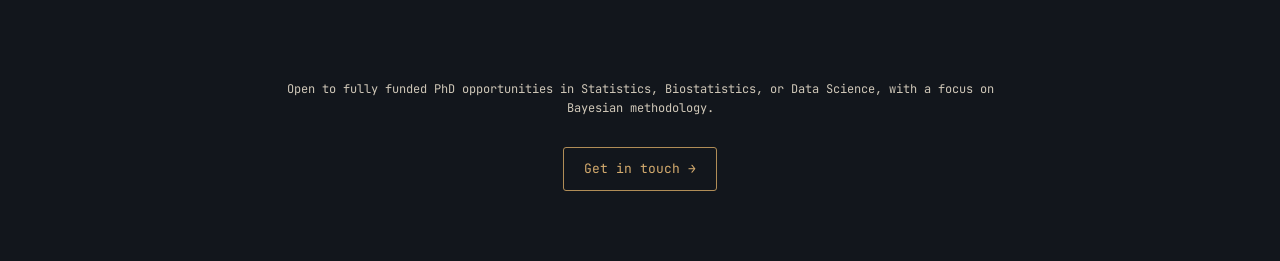
==== commit 7b6d06c0: "Update index.html" ====
--- a/index.html
+++ b/index.html
@@ -101,7 +101,7 @@
 
 <footer>
   <div class="wrap">
-    <p class="line">Open to PhD research opportunities in Bayesian statistics, biostatistics, and demographic/health data science.</p>
+    <p class="line">Open to fully funded PhD opportunities in Statistics, Biostatistics, or Data Science, with a focus on Bayesian methodology.</p>
     <a class="btn" href="mailto:shorfulalamakib@gmail.com" style="margin-top:14px; display:inline-block;">Get in touch &rarr;</a>
   </div>
 </footer>
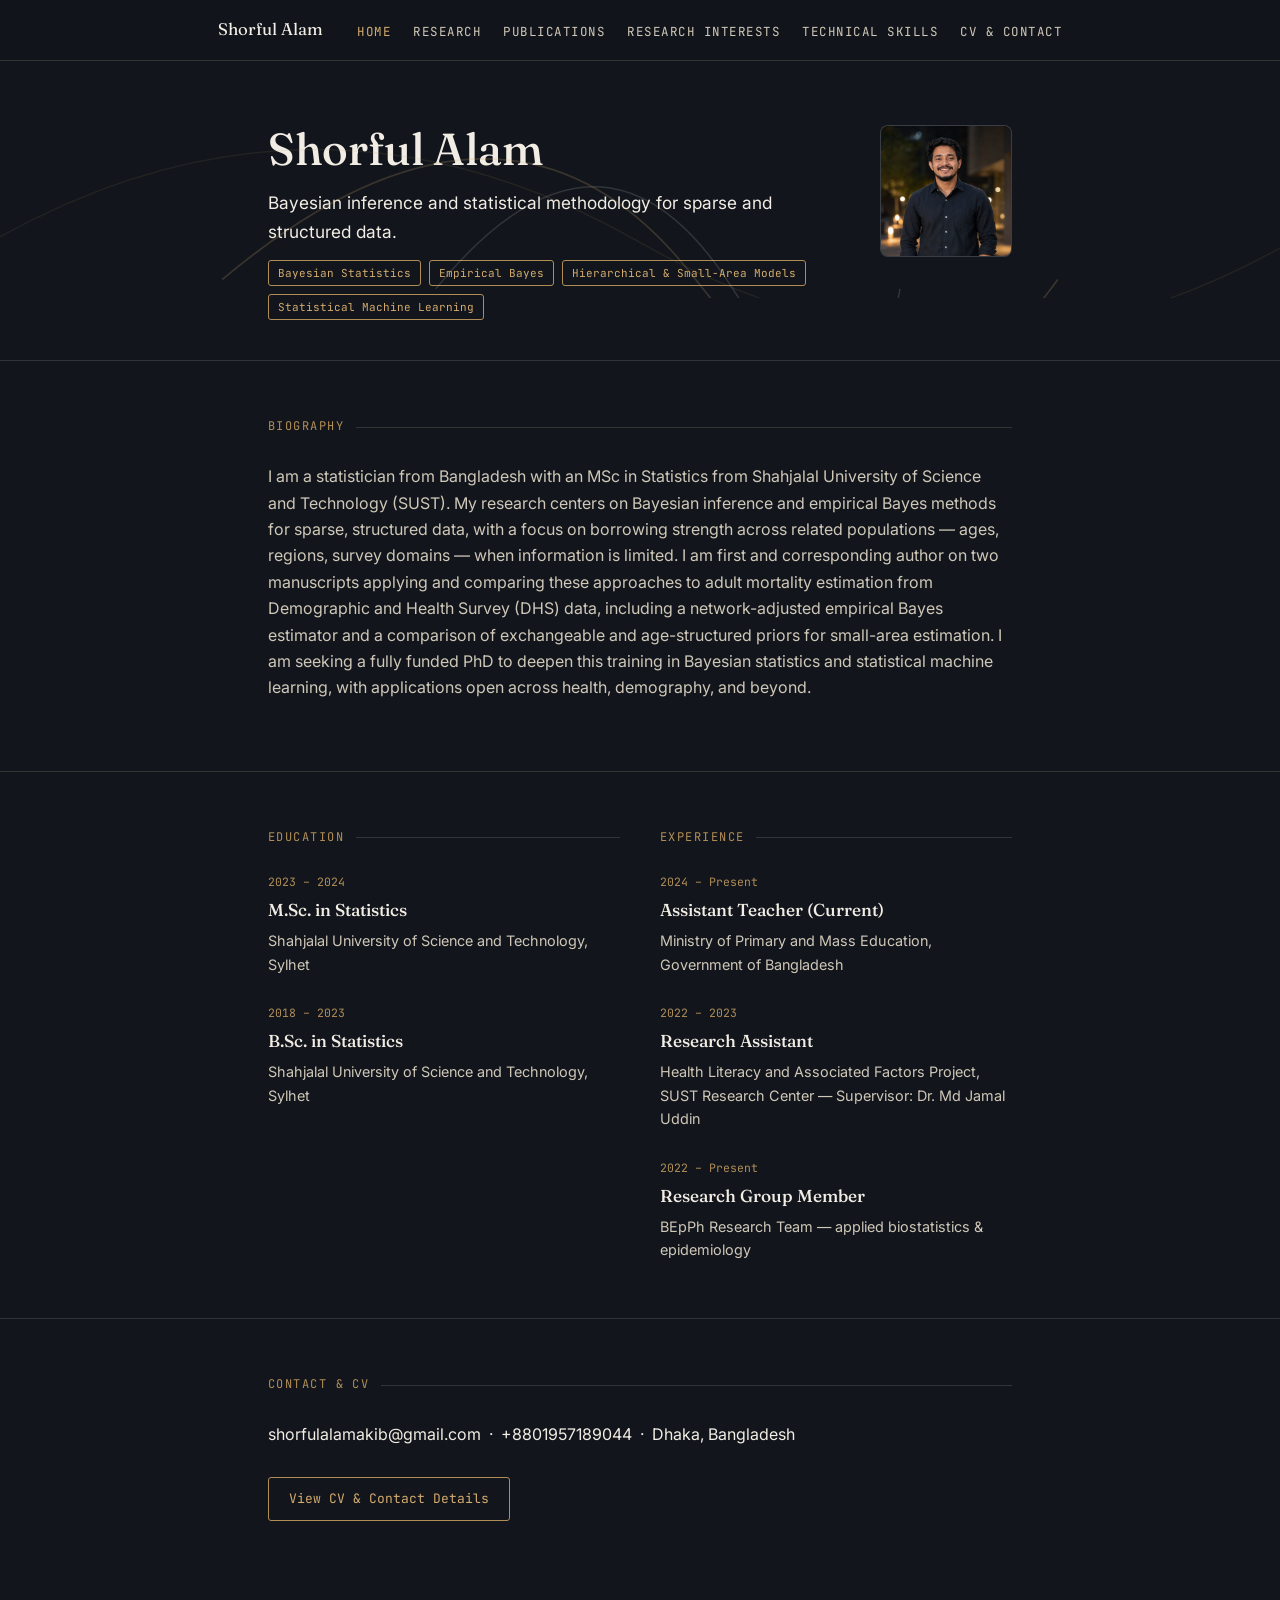
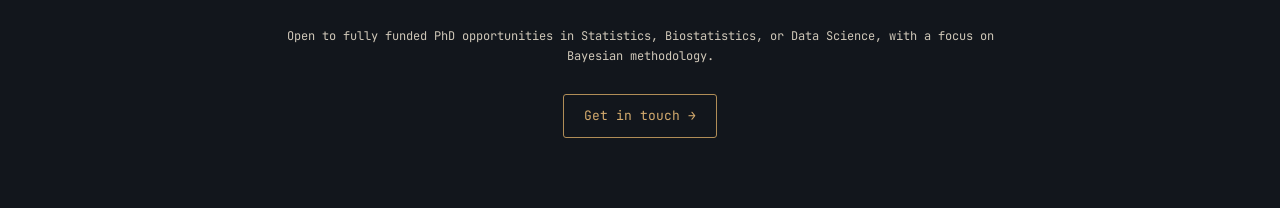
==== commit 963acbce: "Update index.html" ====
--- a/index.html
+++ b/index.html
@@ -47,11 +47,7 @@
 <section>
   <div class="wrap">
     <div class="section-label">Biography</div>
-    <p>I am a researcher from Bangladesh with an MSc in Statistics from Shahjalal University of Science and Technology (SUST). My work focuses on Bayesian inference, empirical Bayes methods, and hierarchical modeling for sparse and structured data, with particular interest in borrowing strength across related populations to improve estimation when information is limited.
-
-       My recent research applies and evaluates Bayesian and empirical Bayes approaches to adult mortality estimation using Demographic and Health Survey (DHS) data, including network-adjusted estimators and comparisons of exchangeable and age-structured priors. This work reflects my broader interests in hierarchical modeling, uncertainty quantification, and statistical learning.
-
-       I am seeking a fully funded PhD to deepen my training in Bayesian statistics, hierarchical modeling, and statistical machine learning, while developing methodology with applications across health, demography, and related fields.</p>
+    <p>I am a statistician from Bangladesh with an MSc in Statistics from Shahjalal University of Science and Technology (SUST). My research centers on Bayesian inference and empirical Bayes methods for sparse, structured data, with a focus on borrowing strength across related populations &mdash; ages, regions, survey domains &mdash; when information is limited. I am first and corresponding author on two manuscripts applying and comparing these approaches to adult mortality estimation from Demographic and Health Survey (DHS) data, including a network-adjusted empirical Bayes estimator and a comparison of exchangeable and age-structured priors for small-area estimation. I am seeking a fully funded PhD to deepen this training in Bayesian statistics and statistical machine learning, with applications open across health, demography, and beyond.</p>
   </div>
 </section>
 
